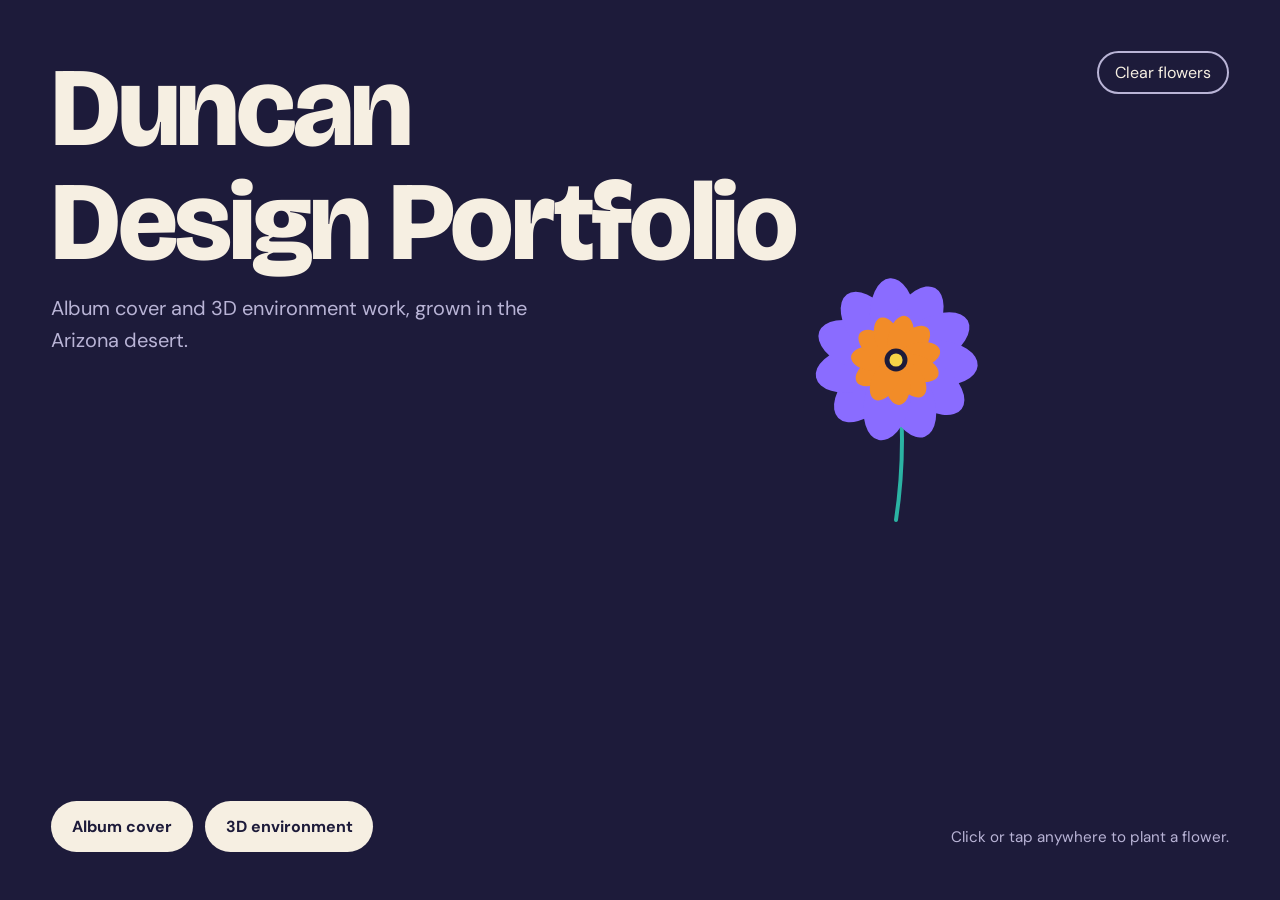
==== index.html @ 0ba9e20a "Add files via upload" ====
<!DOCTYPE html>
<html lang="en"><head><meta charset="utf-8">
<meta name="viewport" content="width=device-width,initial-scale=1">
<title>Duncan Sanders | Design Portfolio</title>
<link rel="preconnect" href="https://fonts.googleapis.com"><link href="https://fonts.googleapis.com/css2?family=Bricolage+Grotesque:wght@700;800&family=DM+Sans:wght@400;700&display=swap" rel="stylesheet">
<link rel="stylesheet" href="style.css"></head>
<body class="home">
<canvas id="art" aria-label="Interactive drawing area. Click or tap to plant a flower."></canvas>
<header class="hero">
<h1>Duncan<br>Design Portfolio</h1>
<p>Album cover and 3D environment work, grown in the Arizona desert.</p>
</header>
<button id="clear" type="button">Clear flowers</button>
<nav class="links" aria-label="Projects">
<a href="album-cover.html">Album cover</a>
<a href="environment.html">3D environment</a>
</nav>
<p class="hint">Click or tap anywhere to plant a flower.</p>
<script src="art.js"></script>
</body></html>
---- style.css ----
:root{--bg:#1d1b3a;--ink:#f6efe2;--mute:#b9b4d6;--pink:#e4457a;--orange:#f28c28;--teal:#2bb3a3;--gold:#f5d547}
*{box-sizing:border-box}
html,body{margin:0}
body{background:var(--bg);color:var(--ink);font-family:"DM Sans",system-ui,sans-serif;line-height:1.6}
h1,h2,h3{font-family:"Bricolage Grotesque","DM Sans",sans-serif;line-height:1.02;margin:0}
a{color:inherit}
a:focus-visible,button:focus-visible{outline:3px solid var(--gold);outline-offset:3px}
/* home */
.home{height:100svh;overflow:hidden;position:relative;cursor:crosshair}
#art{position:absolute;inset:0;width:100%;height:100%;touch-action:manipulation}
.hero{position:relative;z-index:2;padding:clamp(20px,4vw,56px);pointer-events:none;max-width:900px}
.hero h1{font-size:clamp(2.6rem,9vw,7rem);font-weight:800;letter-spacing:-.03em}
.hero p{font-size:clamp(1rem,2vw,1.25rem);color:var(--mute);margin:.8rem 0 0;max-width:34ch}
.links{position:absolute;z-index:3;left:clamp(20px,4vw,56px);bottom:clamp(20px,4vw,48px);display:flex;gap:12px;flex-wrap:wrap}
.links a{background:var(--ink);color:var(--bg);text-decoration:none;font-weight:700;padding:.8rem 1.3rem;border-radius:999px}
.links a:hover{background:var(--gold)}
.hint{position:absolute;z-index:3;right:clamp(20px,4vw,56px);bottom:clamp(24px,4vw,52px);color:var(--mute);font-size:.95rem;margin:0}
#clear{position:absolute;z-index:3;right:clamp(20px,4vw,56px);top:clamp(20px,4vw,56px);background:none;border:2px solid var(--mute);color:var(--ink);border-radius:999px;padding:.4rem 1rem;font:inherit;cursor:pointer}
/* project pages */
.page{max-width:1000px;margin:0 auto;padding:clamp(20px,4vw,48px)}
.back{display:inline-block;margin-bottom:2rem;color:var(--mute)}
.page h1{font-size:clamp(2.2rem,7vw,4.5rem);font-weight:800;letter-spacing:-.02em}
.lede{font-size:1.2rem;max-width:60ch;color:var(--mute);margin:1rem 0 2.5rem}
figure{margin:0 0 2.5rem}
figure img,figure video{width:100%;height:auto;display:block;border-radius:10px;background:#2b2850;min-height:200px}
figcaption{color:var(--mute);font-size:.95rem;margin-top:.6rem;max-width:70ch}
h2{font-size:clamp(1.5rem,4vw,2.2rem);margin:3rem 0 1rem}
.grid{display:grid;grid-template-columns:repeat(auto-fit,minmax(260px,1fr));gap:20px}
.grid figure{margin:0}
.next{margin:3rem 0 1rem;font-weight:700}
@media (prefers-reduced-motion:reduce){*{animation:none!important;transition:none!important}}
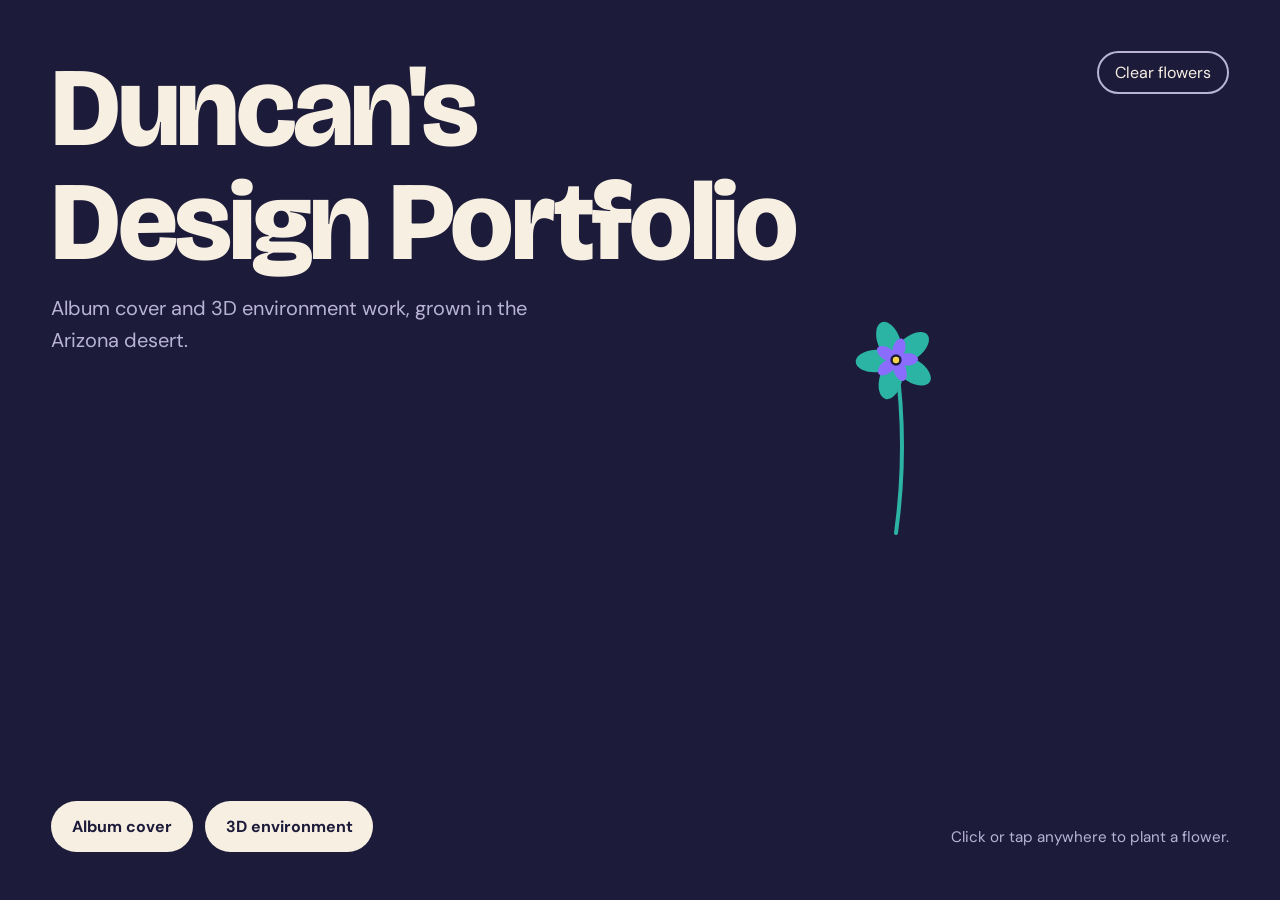
==== commit ff2ddbe4: "Update index.html" ====
--- a/index.html
+++ b/index.html
@@ -7,7 +7,7 @@
 <body class="home">
 <canvas id="art" aria-label="Interactive drawing area. Click or tap to plant a flower."></canvas>
 <header class="hero">
-<h1>Duncan<br>Design Portfolio</h1>
+<h1>Duncan's<br>Design Portfolio</h1>
 <p>Album cover and 3D environment work, grown in the Arizona desert.</p>
 </header>
 <button id="clear" type="button">Clear flowers</button>
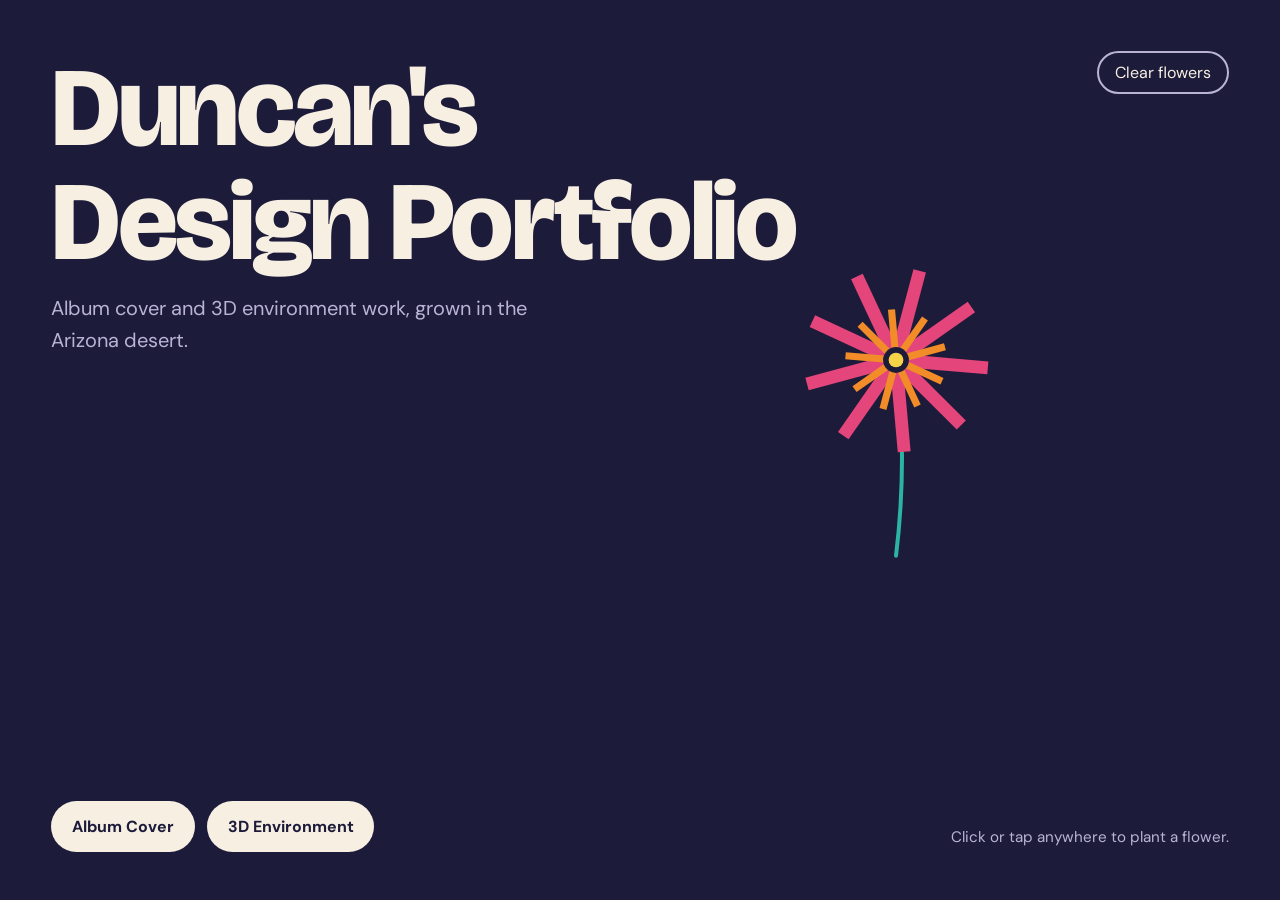
==== commit 5e7932c2: "Update index.html" ====
--- a/index.html
+++ b/index.html
@@ -12,8 +12,8 @@
 </header>
 <button id="clear" type="button">Clear flowers</button>
 <nav class="links" aria-label="Projects">
-<a href="album-cover.html">Album cover</a>
-<a href="environment.html">3D environment</a>
+<a href="album-cover.html">Album Cover</a>
+<a href="environment.html">3D Environment</a>
 </nav>
 <p class="hint">Click or tap anywhere to plant a flower.</p>
 <script src="art.js"></script>
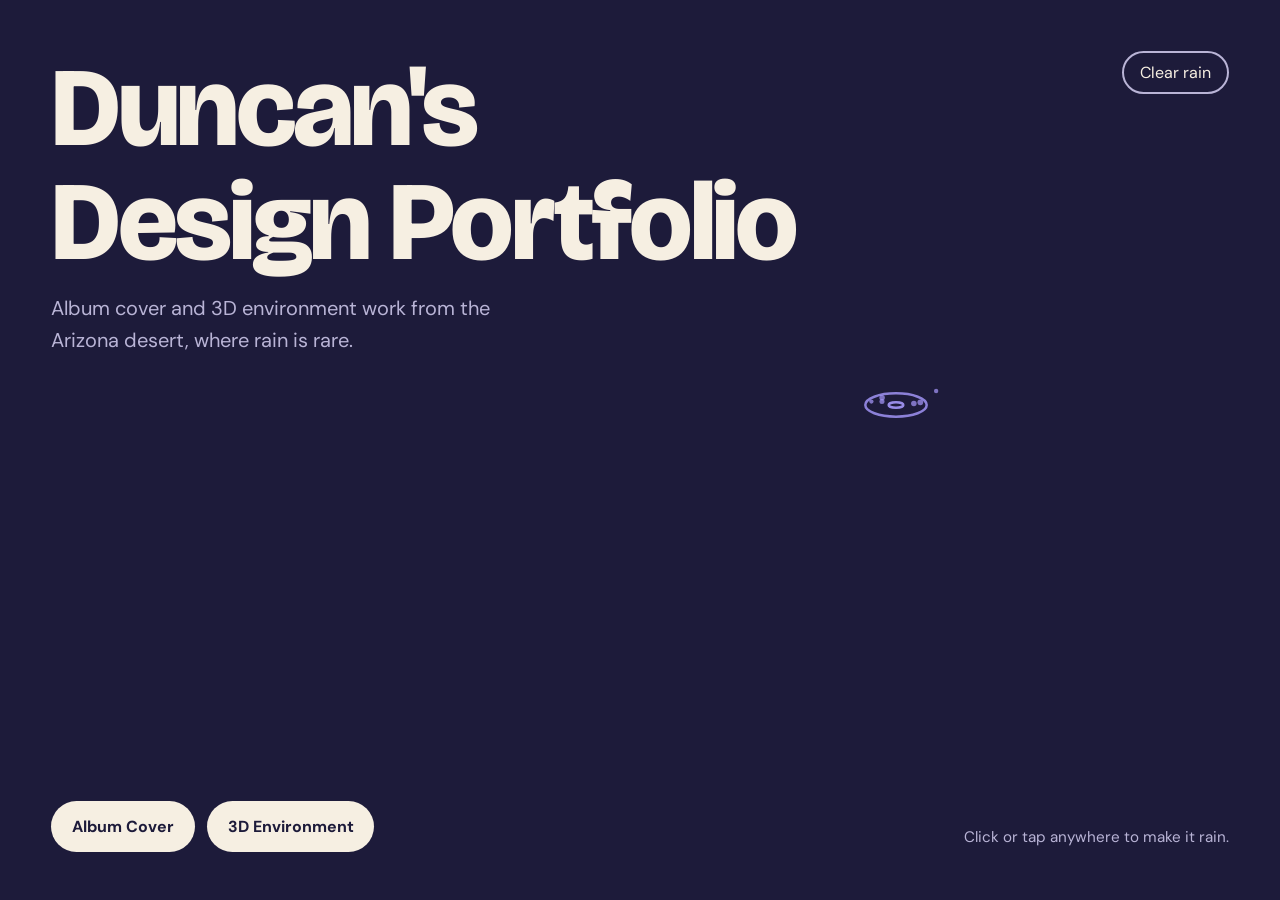
==== commit 86afa8dd: "Update index.html" ====
--- a/index.html
+++ b/index.html
@@ -3,18 +3,18 @@
 <meta name="viewport" content="width=device-width,initial-scale=1">
 <title>Duncan Sanders | Design Portfolio</title>
 <link rel="preconnect" href="https://fonts.googleapis.com"><link href="https://fonts.googleapis.com/css2?family=Bricolage+Grotesque:wght@700;800&family=DM+Sans:wght@400;700&display=swap" rel="stylesheet">
-<link rel="stylesheet" href="style.css"></head>
+<link rel="stylesheet" href="style.css?v=4"></head>
 <body class="home">
-<canvas id="art" aria-label="Interactive drawing area. Click or tap to plant a flower."></canvas>
+<canvas id="art" aria-label="Interactive drawing area. Click or tap to make a raindrop fall."></canvas>
 <header class="hero">
 <h1>Duncan's<br>Design Portfolio</h1>
-<p>Album cover and 3D environment work, grown in the Arizona desert.</p>
+<p>Album cover and 3D environment work from the Arizona desert, where rain is rare.</p>
 </header>
-<button id="clear" type="button">Clear flowers</button>
+<button id="clear" type="button">Clear rain</button>
 <nav class="links" aria-label="Projects">
 <a href="album-cover.html">Album Cover</a>
 <a href="environment.html">3D Environment</a>
 </nav>
-<p class="hint">Click or tap anywhere to plant a flower.</p>
-<script src="art.js"></script>
+<p class="hint">Click or tap anywhere to make it rain.</p>
+<script src="art.js?v=4"></script>
 </body></html>
--- a/style.css
+++ b/style.css
@@ -29,3 +29,14 @@
 .grid figure{margin:0}
 .next{margin:3rem 0 1rem;font-weight:700}
 @media (prefers-reduced-motion:reduce){*{animation:none!important;transition:none!important}}
+@media (max-width:900px){
+  .hint{
+    position:absolute !important;
+    left:0 !important;
+    right:0 !important;
+    bottom:calc(clamp(20px,4vw,48px) + 100px) !important;
+    max-width:none !important;
+    text-align:center !important;
+    pointer-events:none;
+  }
+}
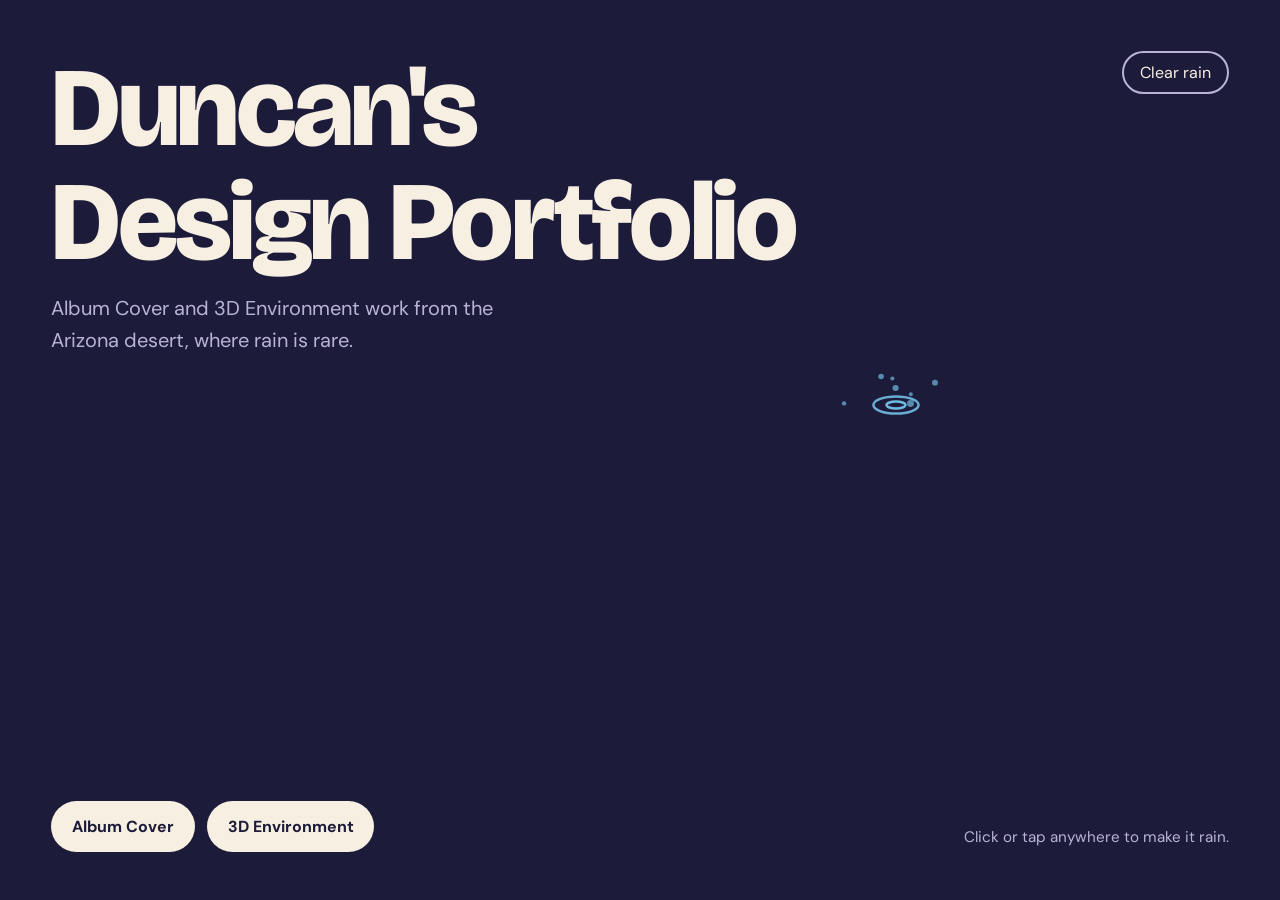
==== commit 461d306e: "Update index.html" ====
--- a/index.html
+++ b/index.html
@@ -8,7 +8,7 @@
 <canvas id="art" aria-label="Interactive drawing area. Click or tap to make a raindrop fall."></canvas>
 <header class="hero">
 <h1>Duncan's<br>Design Portfolio</h1>
-<p>Album cover and 3D environment work from the Arizona desert, where rain is rare.</p>
+<p>Album Cover and 3D Environment work from the Arizona desert, where rain is rare.</p>
 </header>
 <button id="clear" type="button">Clear rain</button>
 <nav class="links" aria-label="Projects">
--- a/style.css
+++ b/style.css
@@ -30,6 +30,14 @@
 .next{margin:3rem 0 1rem;font-weight:700}
 @media (prefers-reduced-motion:reduce){*{animation:none!important;transition:none!important}}
 @media (max-width:900px){
+  .hero{
+    padding-top:76px !important;
+  }
+  .links{
+    left:0 !important;
+    right:0 !important;
+    justify-content:center !important;
+  }
   .hint{
     position:absolute !important;
     left:0 !important;
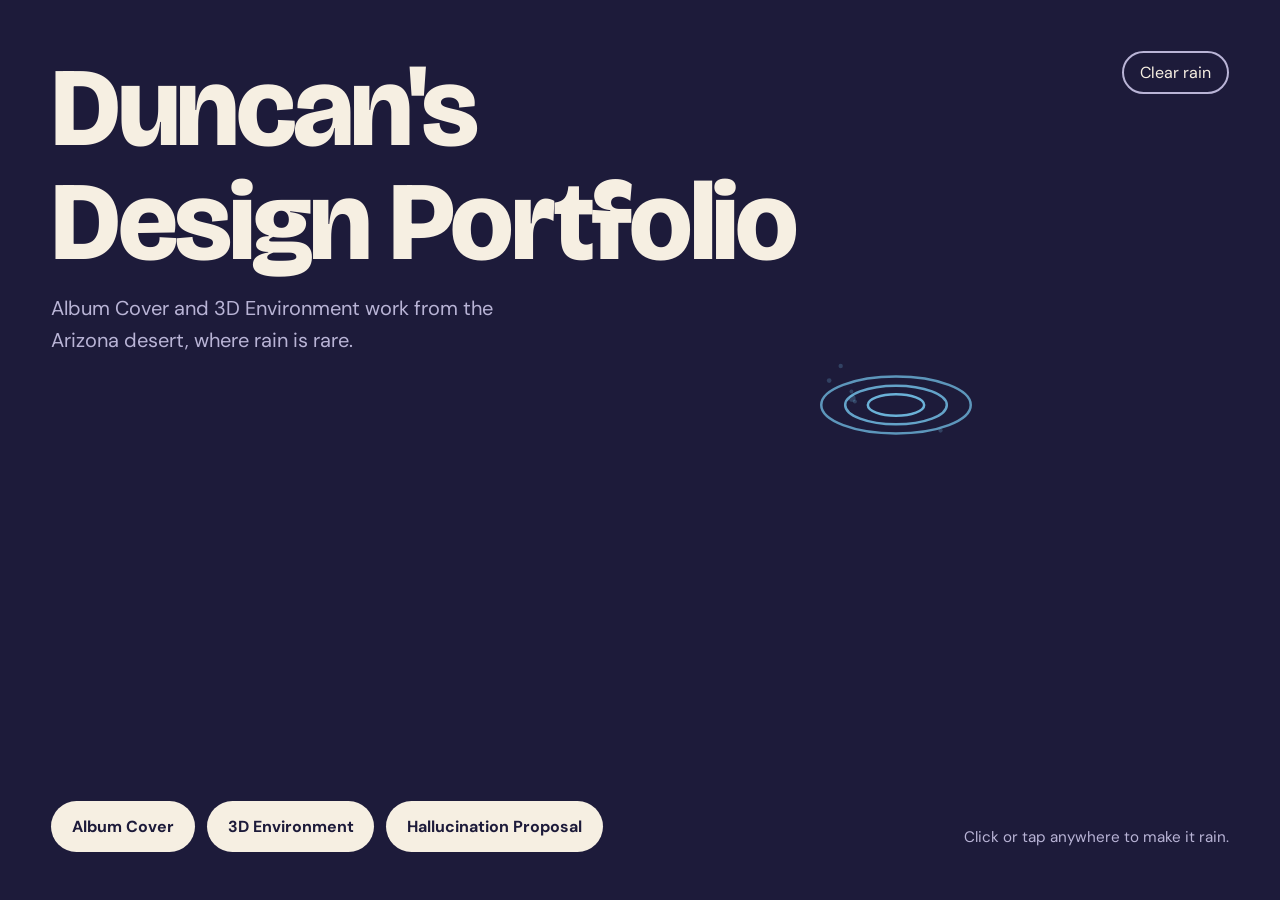
==== commit 1f93f9ee: "Update index.html" ====
--- a/index.html
+++ b/index.html
@@ -14,6 +14,7 @@
 <nav class="links" aria-label="Projects">
 <a href="album-cover.html">Album Cover</a>
 <a href="environment.html">3D Environment</a>
+<a href="hallucination-proposal.html">Hallucination Proposal</a>
 </nav>
 <p class="hint">Click or tap anywhere to make it rain.</p>
 <script src="art.js?v=4"></script>
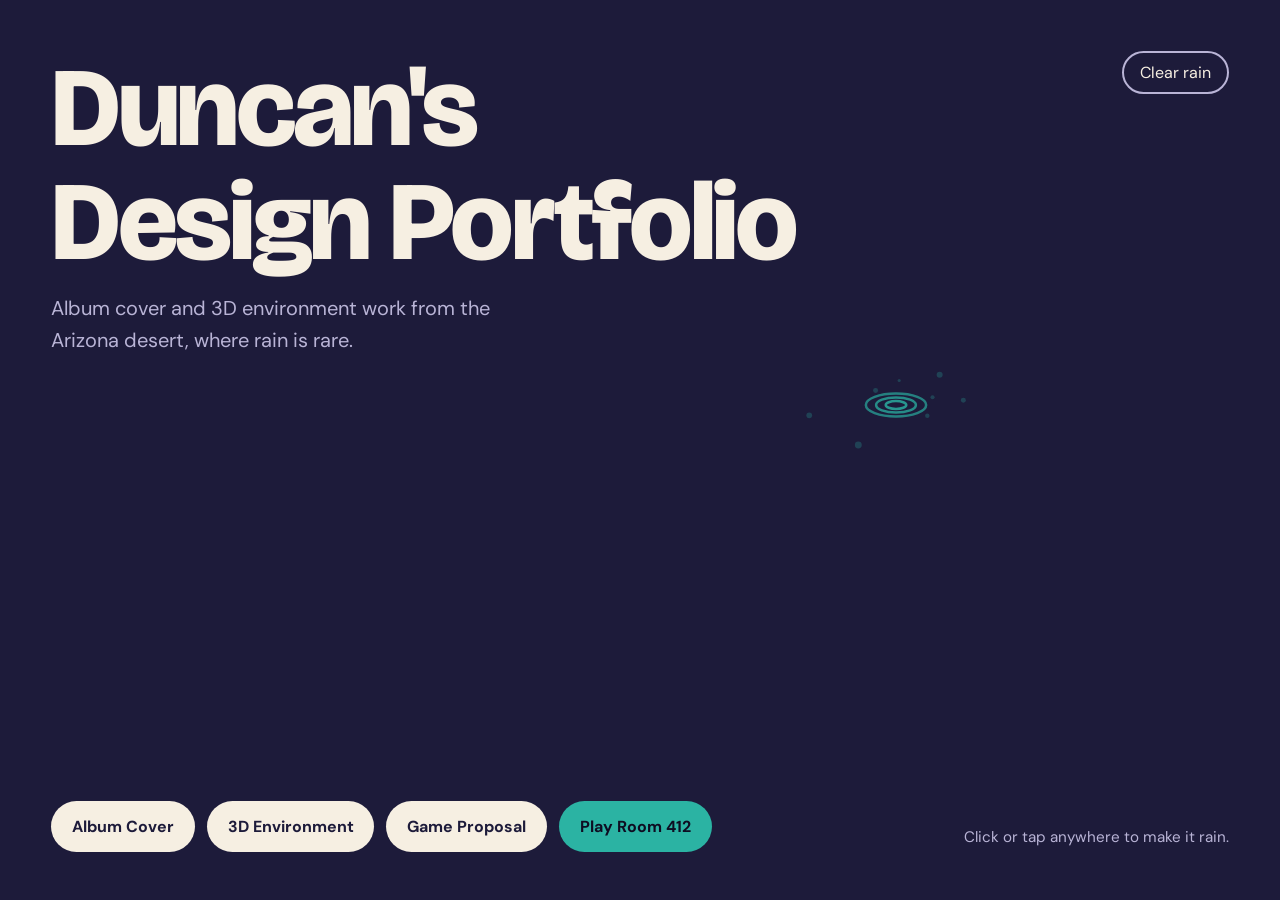
==== commit 0f319414: "Add files via upload" ====
--- a/index.html
+++ b/index.html
@@ -3,19 +3,20 @@
 <meta name="viewport" content="width=device-width,initial-scale=1">
 <title>Duncan Sanders | Design Portfolio</title>
 <link rel="preconnect" href="https://fonts.googleapis.com"><link href="https://fonts.googleapis.com/css2?family=Bricolage+Grotesque:wght@700;800&family=DM+Sans:wght@400;700&display=swap" rel="stylesheet">
-<link rel="stylesheet" href="style.css?v=4"></head>
+<link rel="stylesheet" href="style.css?v=11"></head>
 <body class="home">
 <canvas id="art" aria-label="Interactive drawing area. Click or tap to make a raindrop fall."></canvas>
 <header class="hero">
 <h1>Duncan's<br>Design Portfolio</h1>
-<p>Album Cover and 3D Environment work from the Arizona desert, where rain is rare.</p>
+<p>Album cover and 3D environment work from the Arizona desert, where rain is rare.</p>
 </header>
 <button id="clear" type="button">Clear rain</button>
 <nav class="links" aria-label="Projects">
 <a href="album-cover.html">Album Cover</a>
 <a href="environment.html">3D Environment</a>
-<a href="hallucination-proposal.html">Hallucination Proposal</a>
+<a href="hallucination-proposal.html">Game Proposal</a>
+<a class="play" href="room-412.html">Play Room 412</a>
 </nav>
 <p class="hint">Click or tap anywhere to make it rain.</p>
-<script src="art.js?v=4"></script>
+<script src="art.js?v=7"></script>
 </body></html>
--- a/style.css
+++ b/style.css
@@ -14,6 +14,8 @@
 .links{position:absolute;z-index:3;left:clamp(20px,4vw,56px);bottom:clamp(20px,4vw,48px);display:flex;gap:12px;flex-wrap:wrap}
 .links a{background:var(--ink);color:var(--bg);text-decoration:none;font-weight:700;padding:.8rem 1.3rem;border-radius:999px}
 .links a:hover{background:var(--gold)}
+.links a.play{background:var(--teal);color:#0e0d22}
+.links a.play:hover{background:var(--gold)}
 .hint{position:absolute;z-index:3;right:clamp(20px,4vw,56px);bottom:clamp(24px,4vw,52px);color:var(--mute);font-size:.95rem;margin:0}
 #clear{position:absolute;z-index:3;right:clamp(20px,4vw,56px);top:clamp(20px,4vw,56px);background:none;border:2px solid var(--mute);color:var(--ink);border-radius:999px;padding:.4rem 1rem;font:inherit;cursor:pointer}
 /* project pages */
@@ -29,22 +31,10 @@
 .grid figure{margin:0}
 .next{margin:3rem 0 1rem;font-weight:700}
 @media (prefers-reduced-motion:reduce){*{animation:none!important;transition:none!important}}
+/* mobile home layout (desktop is unchanged) */
 @media (max-width:900px){
-  .hero{
-    padding-top:76px !important;
-  }
-  .links{
-    left:0 !important;
-    right:0 !important;
-    justify-content:center !important;
-  }
-  .hint{
-    position:absolute !important;
-    left:0 !important;
-    right:0 !important;
-    bottom:calc(clamp(20px,4vw,48px) + 100px) !important;
-    max-width:none !important;
-    text-align:center !important;
-    pointer-events:none;
-  }
+  .hero{padding-top:76px}
+  .links{left:20px;right:20px;bottom:24px;display:grid;grid-template-columns:1fr 1fr;gap:10px}
+  .links a{text-align:center;padding:.8rem .5rem;font-size:.95rem}
+  .hint{position:absolute;left:0;right:0;bottom:176px;text-align:center;pointer-events:none}
 }
